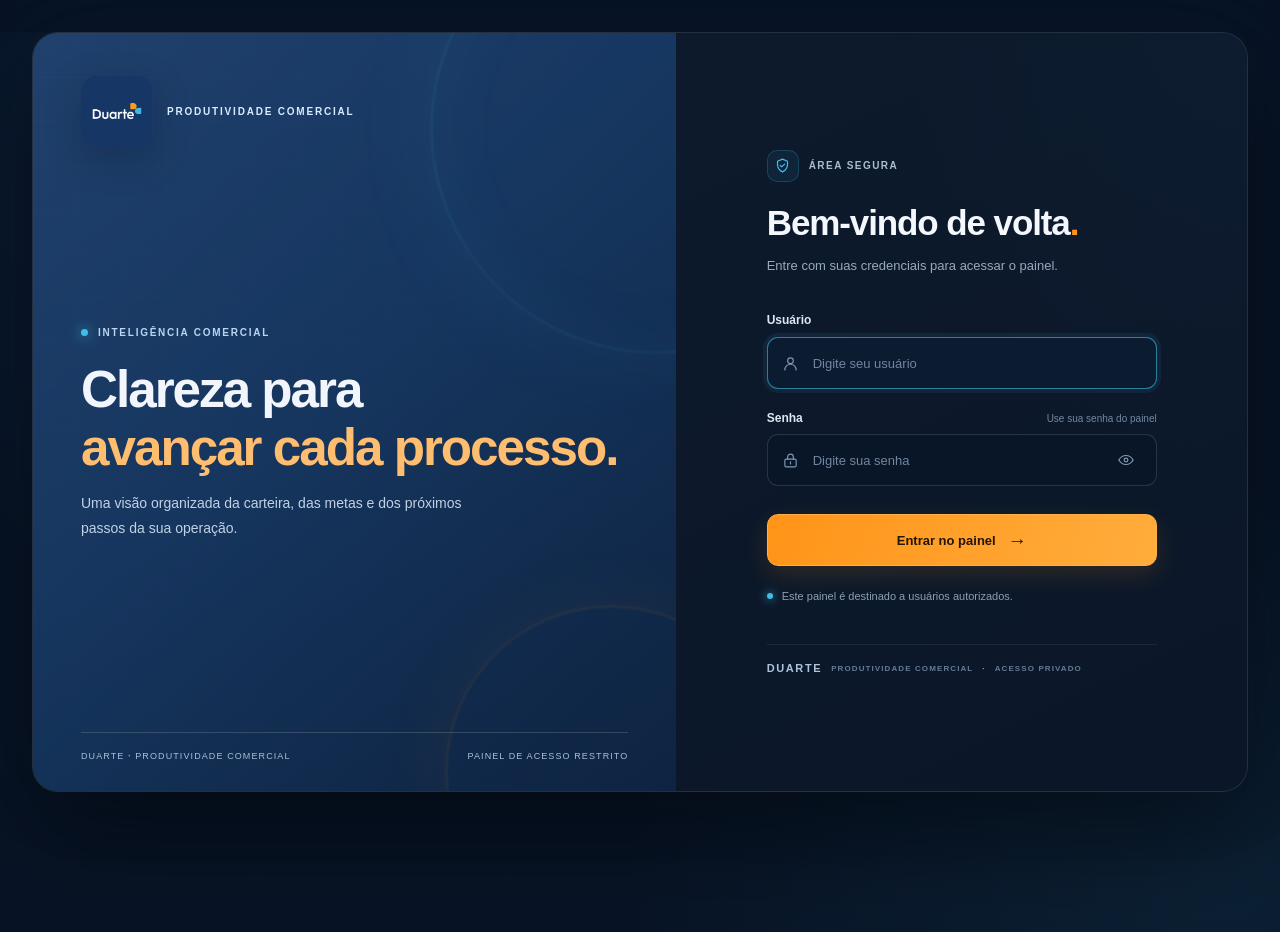
==== login.html @ 9cb471a0 "atualização geral" ====
<!doctype html>
<html lang="pt-BR">
<head>
  <meta charset="utf-8">
  <meta name="viewport" content="width=device-width, initial-scale=1">
  <meta name="theme-color" content="#193b68">
  <meta name="description" content="Acesso ao painel de produtividade comercial Duarte">
  <title>Entrar · Duarte Produtividade Comercial</title>
  <link rel="preload" as="image" href="/assets/brand-logo.png">
  <link rel="stylesheet" href="/assets/login.css">
  <script src="/assets/login.js" defer></script>
</head>
<body>
  <main class="login-layout">
    <section class="brand-panel" aria-label="Duarte Produtividade Comercial">
      <div class="brand-glow brand-glow-one"></div>
      <div class="brand-glow brand-glow-two"></div>
      <div class="brand-grid" aria-hidden="true"></div>
      <a class="brand-lockup" href="/" aria-label="Duarte — página de acesso">
        <img src="/assets/brand-logo.png" alt="Duarte">
        <span class="brand-product">PRODUTIVIDADE COMERCIAL</span>
      </a>
      <div class="brand-message">
        <span class="overline"><i></i> INTELIGÊNCIA COMERCIAL</span>
        <h1>Clareza para<br><em>avançar cada processo.</em></h1>
        <p>Uma visão organizada da carteira, das metas e dos próximos passos da sua operação.</p>
      </div>
      <div class="brand-footer"><span>DUARTE <b>·</b> PRODUTIVIDADE COMERCIAL</span><span>PAINEL DE ACESSO RESTRITO</span></div>
    </section>

    <section class="form-panel" aria-labelledby="loginTitle">
      <div class="form-wrap">
        <div class="mobile-brand"><img src="/assets/brand-logo.png" alt="Duarte"><span>PRODUTIVIDADE COMERCIAL</span></div>
        <div class="form-eyebrow"><span class="shield" aria-hidden="true"><svg viewBox="0 0 24 24" fill="none"><path d="M12 3 19 6v5c0 4.5-3 8-7 10-4-2-7-5.5-7-10V6l7-3Z"/><path d="m9 12 2 2 4-4"/></svg></span> ÁREA SEGURA</div>
        <h2 id="loginTitle">Bem-vindo de volta<span>.</span></h2>
        <p class="form-intro">Entre com suas credenciais para acessar o painel.</p>

        <form id="loginForm" novalidate>
          <label for="username">Usuário</label>
          <div class="input-wrap">
            <svg class="field-icon" viewBox="0 0 24 24" fill="none" aria-hidden="true"><circle cx="12" cy="8" r="4"/><path d="M4 21a8 8 0 0 1 16 0"/></svg>
            <input id="username" name="username" type="text" autocomplete="username" placeholder="Digite seu usuário" required autofocus>
          </div>

          <div class="password-label"><label for="password">Senha</label><span>Use sua senha do painel</span></div>
          <div class="input-wrap">
            <svg class="field-icon" viewBox="0 0 24 24" fill="none" aria-hidden="true"><rect x="4" y="10" width="16" height="11" rx="2"/><path d="M8 10V7a4 4 0 1 1 8 0v3"/><path d="M12 14v3"/></svg>
            <input id="password" name="password" type="password" autocomplete="current-password" placeholder="Digite sua senha" required>
            <button class="password-toggle" id="togglePassword" type="button" aria-label="Mostrar senha" aria-pressed="false"><svg viewBox="0 0 24 24" fill="none" aria-hidden="true"><path d="M2.5 12s3.3-6 9.5-6 9.5 6 9.5 6-3.3 6-9.5 6-9.5-6-9.5-6Z"/><circle cx="12" cy="12" r="2.5"/></svg></button>
          </div>

          <div class="error-message" id="loginError" role="alert" aria-live="polite" hidden></div>
          <button class="submit-button" id="submitButton" type="submit"><span class="button-label">Entrar no painel</span><span class="button-arrow" aria-hidden="true">→</span><span class="button-spinner" aria-hidden="true"></span></button>
        </form>

        <div class="access-note"><span class="note-dot"></span><span>Este painel é destinado a usuários autorizados.</span></div>
        <div class="form-footer"><span>DUARTE</span><span>PRODUTIVIDADE COMERCIAL</span><span>·</span><span>ACESSO PRIVADO</span></div>
      </div>
    </section>
  </main>
</body>
</html>
---- assets/login.css ----
:root{color-scheme:dark;--navy:#193b68;--navy-deep:#0b1a2e;--panel:#10223b;--line:#ffffff17;--text:#f2f6fc;--muted:#9aacc2;--orange:#ff9418;--cyan:#40bde8;--ease:cubic-bezier(.2,.75,.25,1)}*{box-sizing:border-box}html{min-height:100%;background:#081426}body{min-height:100vh;margin:0;color:var(--text);font-family:'DM Sans',Inter,'Segoe UI',Arial,sans-serif;background:radial-gradient(ellipse at 22% 20%,#193b6840,transparent 40%),radial-gradient(ellipse at 95% 95%,#40bde812,transparent 35%),#081426}button,input{font:inherit}.login-layout{width:min(1250px,calc(100% - 64px));min-height:min(760px,calc(100vh - 64px));margin:32px auto;display:grid;grid-template-columns:1.06fr .94fr;overflow:hidden;border:1px solid #ffffff18;border-radius:26px;background:#0d1a2c;box-shadow:0 36px 110px #0008,0 0 80px #193b681f}.brand-panel{position:relative;isolation:isolate;display:flex;flex-direction:column;justify-content:space-between;min-height:680px;padding:42px 48px 30px;overflow:hidden;background:linear-gradient(145deg,#193b68 0%,#16365f 48%,#10294a 100%)}.brand-panel:after{content:"";position:absolute;inset:0;z-index:-1;background:linear-gradient(135deg,#ffffff08,transparent 45%,#07132640)}.brand-grid{position:absolute;inset:0;z-index:-1;opacity:.14;background-image:linear-gradient(#9edaff24 1px,transparent 1px),linear-gradient(90deg,#9edaff24 1px,transparent 1px);background-size:44px 44px;mask-image:linear-gradient(135deg,#000,transparent 75%)}.brand-glow{position:absolute;z-index:-1;pointer-events:none;border-radius:50%;filter:blur(1px)}.brand-glow-one{width:450px;height:450px;right:-205px;top:-130px;border:1px solid #40bde838;box-shadow:0 0 90px #40bde812,inset 0 0 80px #40bde80c}.brand-glow-two{width:330px;height:330px;right:-100px;bottom:-145px;border:1px solid #ff94183d;box-shadow:0 0 80px #ff941812}.brand-lockup{position:relative;z-index:1;display:flex;width:max-content;max-width:100%;align-items:center;gap:14px;color:inherit;text-decoration:none}.brand-lockup img{display:block;width:72px;height:72px;object-fit:cover;border-radius:18px;box-shadow:0 12px 36px #07132644}.brand-product{font:600 10px 'Space Grotesk',sans-serif;letter-spacing:1.8px;color:#d9eaff}.brand-message{position:relative;z-index:1;margin:auto 0;padding:85px 0 95px;max-width:570px}.overline{display:flex;align-items:center;gap:10px;font-size:10px;font-weight:700;letter-spacing:1.75px;color:#b9d5ef}.overline i{width:7px;height:7px;border-radius:50%;background:var(--cyan);box-shadow:0 0 13px #40bde8}.brand-message h1{margin:23px 0 15px;font:600 clamp(34px,4vw,53px)/1.12 'Space Grotesk','DM Sans',sans-serif;letter-spacing:-2px}.brand-message h1 em{font-style:normal;color:#ffbd70}.brand-message p{max-width:410px;margin:0;color:#c1d2e5;font-size:14px;line-height:1.8}.brand-footer{display:flex;position:relative;z-index:1;align-items:center;justify-content:space-between;gap:12px;padding-top:18px;border-top:1px solid #ffffff26;color:#a9c0d9;font-size:9px;letter-spacing:1.1px}.brand-footer b{color:var(--orange)}.form-panel{display:grid;place-items:center;padding:60px clamp(30px,6vw,86px);background:radial-gradient(ellipse at 100% 0,#193b6818,transparent 42%),linear-gradient(155deg,#0d1a2c,#0b1728)}.form-wrap{width:min(390px,100%)}.mobile-brand{display:none}.form-eyebrow{display:flex;align-items:center;gap:10px;margin-bottom:21px;color:#a9bdd2;font-size:10px;font-weight:700;letter-spacing:1.45px}.shield{width:32px;height:32px;display:grid;place-items:center;border:1px solid #40bde834;border-radius:10px;background:#40bde811}.shield svg{width:17px;height:17px;stroke:var(--cyan);stroke-width:1.7;stroke-linecap:round;stroke-linejoin:round}.form-wrap h2{margin:0;color:#f4f7fc;font:600 clamp(27px,3vw,35px)/1.16 'Space Grotesk','DM Sans',sans-serif;letter-spacing:-1.1px}.form-wrap h2 span{color:var(--orange)}.form-intro{margin:11px 0 34px;color:#97a9bf;font-size:13px;line-height:1.65}.form-wrap form>label,.password-label label{color:#dce7f4;font-size:12px;font-weight:600}.input-wrap{height:52px;display:flex;align-items:center;gap:12px;margin-top:9px;padding:0 14px;border:1px solid #ffffff20;border-radius:11px;background:#07142680;transition:border .2s,box-shadow .2s,background .2s}.input-wrap:focus-within{border-color:#40bde89c;background:#0b1b30;box-shadow:0 0 0 4px #40bde813}.field-icon{width:17px;height:17px;flex:0 0 17px;stroke:#8198b3;stroke-width:1.6;stroke-linecap:round;stroke-linejoin:round}.input-wrap input{width:100%;min-width:0;border:0;outline:0;background:transparent;color:#f2f6fc;font-size:13px}.input-wrap input::placeholder{color:#71859f}.password-label{display:flex;align-items:center;justify-content:space-between;margin-top:22px}.password-label span{color:#7288a2;font-size:10px}.password-toggle{width:31px;height:31px;display:grid;place-items:center;flex:0 0 31px;border:0;border-radius:7px;background:transparent;color:#8499b1}.password-toggle:hover{background:#ffffff0a;color:#d9e9f7}.password-toggle svg{width:18px;height:18px;stroke:currentColor;stroke-width:1.6;stroke-linecap:round;stroke-linejoin:round}.submit-button{height:52px;width:100%;display:flex;align-items:center;justify-content:center;gap:12px;margin-top:28px;border:1px solid #ffb04a;border-radius:11px;background:linear-gradient(110deg,#ff9418,#ffad3d);box-shadow:0 9px 25px #ff941824;color:#241507;font-size:13px;font-weight:700;transition:transform .2s var(--ease),box-shadow .2s,filter .2s}.submit-button:hover{transform:translateY(-2px);filter:brightness(1.06);box-shadow:0 13px 32px #ff94183d}.submit-button:active{transform:translateY(0)}.submit-button:focus-visible,.password-toggle:focus-visible{outline:2px solid var(--cyan);outline-offset:3px}.button-arrow{font-size:19px;line-height:1}.button-spinner{display:none;width:17px;height:17px;border:2px solid #24150750;border-top-color:#241507;border-radius:50%;animation:spin .7s linear infinite}.submit-button.is-loading .button-arrow{display:none}.submit-button.is-loading .button-spinner{display:block}.submit-button.is-loading{cursor:wait;opacity:.84}.submit-button:disabled{cursor:wait}.error-message{margin-top:15px;padding:11px 12px;border:1px solid #ff6b7c48;border-radius:9px;background:#ff6b7c12;color:#ffb0ba;font-size:12px;line-height:1.5}.error-message[hidden]{display:none}.access-note{display:flex;align-items:center;gap:9px;margin-top:24px;color:#8b9fb7;font-size:11px}.note-dot{width:6px;height:6px;flex:0 0 6px;border-radius:50%;background:var(--cyan);box-shadow:0 0 10px #40bde8}.form-footer{display:flex;align-items:center;gap:9px;flex-wrap:wrap;margin-top:42px;padding-top:17px;border-top:1px solid #ffffff12;color:#647b96;font-size:8px;font-weight:600;letter-spacing:1.1px}.form-footer span:first-child{color:#adc3db;font:700 11px 'Space Grotesk',sans-serif;letter-spacing:1.6px}.form-footer span:nth-child(3){color:var(--orange)}@keyframes spin{to{transform:rotate(360deg)}}@media(max-width:900px){.login-layout{width:min(760px,calc(100% - 36px));min-height:min(690px,calc(100vh - 36px));margin:18px auto;grid-template-columns:.9fr 1.1fr}.brand-panel{min-height:640px;padding:32px 30px 24px}.brand-message h1{font-size:clamp(32px,5vw,44px)}.form-panel{padding:44px 32px}}@media(max-width:640px){body{background:#0b1728}.login-layout{display:flex;flex-direction:column;width:100%;min-height:100vh;margin:0;border:0;border-radius:0;box-shadow:none}.brand-panel{min-height:245px;flex:0 0 auto;padding:22px 22px 18px}.brand-lockup img{width:49px;height:49px;border-radius:13px}.brand-product{font-size:8px;letter-spacing:1.2px}.brand-message{padding:29px 0 18px}.overline{font-size:8px;letter-spacing:1.25px}.brand-message h1{margin:11px 0 7px;font-size:27px;letter-spacing:-.8px}.brand-message p{max-width:390px;font-size:11px;line-height:1.55}.brand-footer{padding-top:11px;font-size:7px;letter-spacing:.65px}.brand-footer span:last-child{display:none}.form-panel{flex:1;align-items:start;padding:32px 24px 24px}.form-wrap{width:min(420px,100%);margin:0 auto}.form-eyebrow{margin-bottom:15px}.form-wrap h2{font-size:30px}.form-intro{margin:9px 0 26px;font-size:12px}.input-wrap{height:50px}.password-label{margin-top:18px}.submit-button{height:50px;margin-top:24px}.form-footer{margin-top:32px}.mobile-brand{display:none}}@media(max-width:380px){.brand-panel{min-height:225px;padding:18px 18px 14px}.brand-message h1{font-size:24px}.form-panel{padding:26px 18px 20px}.password-label span{font-size:9px}}@media(prefers-reduced-motion:reduce){*,*::before,*::after{animation-duration:.01ms!important;animation-iteration-count:1!important;scroll-behavior:auto!important;transition-duration:.01ms!important}}
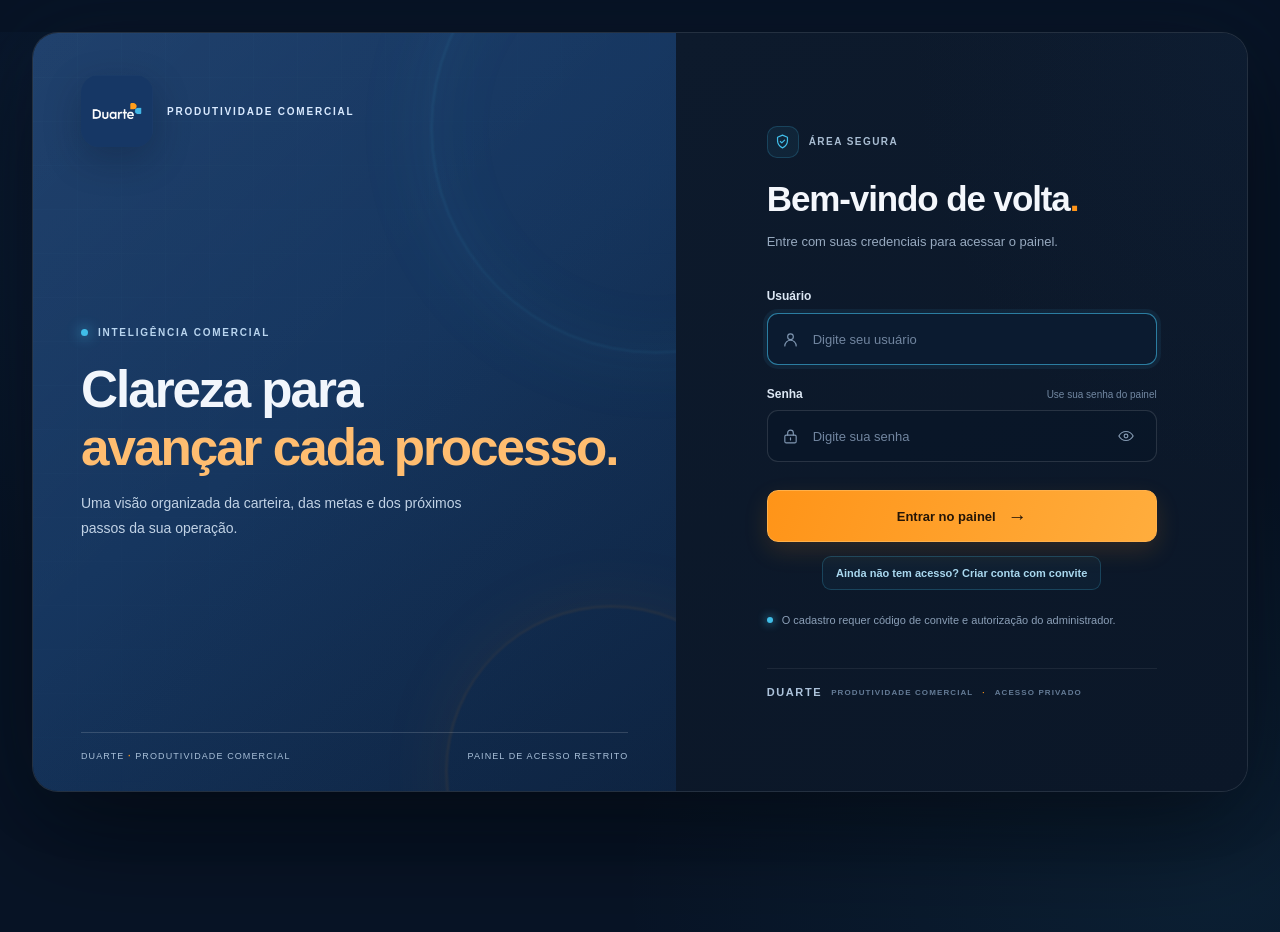
==== commit 2327b7f3: "atualização geral" ====
--- a/login.html
+++ b/login.html
@@ -33,7 +33,7 @@
         <div class="mobile-brand"><img src="/assets/brand-logo.png" alt="Duarte"><span>PRODUTIVIDADE COMERCIAL</span></div>
         <div class="form-eyebrow"><span class="shield" aria-hidden="true"><svg viewBox="0 0 24 24" fill="none"><path d="M12 3 19 6v5c0 4.5-3 8-7 10-4-2-7-5.5-7-10V6l7-3Z"/><path d="m9 12 2 2 4-4"/></svg></span> ÁREA SEGURA</div>
         <h2 id="loginTitle">Bem-vindo de volta<span>.</span></h2>
-        <p class="form-intro">Entre com suas credenciais para acessar o painel.</p>
+        <p class="form-intro" id="formIntro">Entre com suas credenciais para acessar o painel.</p>
 
         <form id="loginForm" novalidate>
           <label for="username">Usuário</label>
@@ -52,8 +52,19 @@
           <div class="error-message" id="loginError" role="alert" aria-live="polite" hidden></div>
           <button class="submit-button" id="submitButton" type="submit"><span class="button-label">Entrar no painel</span><span class="button-arrow" aria-hidden="true">→</span><span class="button-spinner" aria-hidden="true"></span></button>
         </form>
+        <form id="registerForm" novalidate hidden>
+          <label for="newUsername">Novo usuário</label>
+          <div class="input-wrap"><svg class="field-icon" viewBox="0 0 24 24" fill="none" aria-hidden="true"><circle cx="12" cy="8" r="4"/><path d="M4 21a8 8 0 0 1 16 0"/></svg><input id="newUsername" name="username" type="text" autocomplete="username" minlength="3" maxlength="32" placeholder="Escolha um usuário" required></div>
+          <div class="password-label"><label for="newPassword">Senha</label><span>Mínimo de 12 caracteres</span></div>
+          <div class="input-wrap"><svg class="field-icon" viewBox="0 0 24 24" fill="none" aria-hidden="true"><rect x="4" y="10" width="16" height="11" rx="2"/><path d="M8 10V7a4 4 0 1 1 8 0v3"/></svg><input id="newPassword" name="password" type="password" autocomplete="new-password" minlength="12" maxlength="1024" placeholder="Crie uma senha forte" required></div>
+          <div class="password-label invite-label"><label for="inviteCode">Código de convite</label><span>Solicite ao administrador</span></div>
+          <div class="input-wrap"><svg class="field-icon" viewBox="0 0 24 24" fill="none" aria-hidden="true"><rect x="3" y="5" width="18" height="14" rx="2"/><path d="m3 7 9 6 9-6"/></svg><input id="inviteCode" name="inviteCode" type="password" autocomplete="off" placeholder="Código fornecido pelo administrador" required></div>
+          <button class="submit-button" id="registerButton" type="submit"><span class="button-label">Criar minha conta</span><span class="button-arrow" aria-hidden="true">→</span><span class="button-spinner" aria-hidden="true"></span></button>
+        </form>
+        <div class="error-message" id="authError" role="alert" aria-live="polite" hidden></div>
+        <button class="auth-switch" id="authSwitch" type="button">Ainda não tem acesso? Criar conta com convite</button>
 
-        <div class="access-note"><span class="note-dot"></span><span>Este painel é destinado a usuários autorizados.</span></div>
+        <div class="access-note"><span class="note-dot"></span><span>O cadastro requer código de convite e autorização do administrador.</span></div>
         <div class="form-footer"><span>DUARTE</span><span>PRODUTIVIDADE COMERCIAL</span><span>·</span><span>ACESSO PRIVADO</span></div>
       </div>
     </section>
--- a/assets/login.css
+++ b/assets/login.css
@@ -1 +1,3 @@
 :root{color-scheme:dark;--navy:#193b68;--navy-deep:#0b1a2e;--panel:#10223b;--line:#ffffff17;--text:#f2f6fc;--muted:#9aacc2;--orange:#ff9418;--cyan:#40bde8;--ease:cubic-bezier(.2,.75,.25,1)}*{box-sizing:border-box}html{min-height:100%;background:#081426}body{min-height:100vh;margin:0;color:var(--text);font-family:'DM Sans',Inter,'Segoe UI',Arial,sans-serif;background:radial-gradient(ellipse at 22% 20%,#193b6840,transparent 40%),radial-gradient(ellipse at 95% 95%,#40bde812,transparent 35%),#081426}button,input{font:inherit}.login-layout{width:min(1250px,calc(100% - 64px));min-height:min(760px,calc(100vh - 64px));margin:32px auto;display:grid;grid-template-columns:1.06fr .94fr;overflow:hidden;border:1px solid #ffffff18;border-radius:26px;background:#0d1a2c;box-shadow:0 36px 110px #0008,0 0 80px #193b681f}.brand-panel{position:relative;isolation:isolate;display:flex;flex-direction:column;justify-content:space-between;min-height:680px;padding:42px 48px 30px;overflow:hidden;background:linear-gradient(145deg,#193b68 0%,#16365f 48%,#10294a 100%)}.brand-panel:after{content:"";position:absolute;inset:0;z-index:-1;background:linear-gradient(135deg,#ffffff08,transparent 45%,#07132640)}.brand-grid{position:absolute;inset:0;z-index:-1;opacity:.14;background-image:linear-gradient(#9edaff24 1px,transparent 1px),linear-gradient(90deg,#9edaff24 1px,transparent 1px);background-size:44px 44px;mask-image:linear-gradient(135deg,#000,transparent 75%)}.brand-glow{position:absolute;z-index:-1;pointer-events:none;border-radius:50%;filter:blur(1px)}.brand-glow-one{width:450px;height:450px;right:-205px;top:-130px;border:1px solid #40bde838;box-shadow:0 0 90px #40bde812,inset 0 0 80px #40bde80c}.brand-glow-two{width:330px;height:330px;right:-100px;bottom:-145px;border:1px solid #ff94183d;box-shadow:0 0 80px #ff941812}.brand-lockup{position:relative;z-index:1;display:flex;width:max-content;max-width:100%;align-items:center;gap:14px;color:inherit;text-decoration:none}.brand-lockup img{display:block;width:72px;height:72px;object-fit:cover;border-radius:18px;box-shadow:0 12px 36px #07132644}.brand-product{font:600 10px 'Space Grotesk',sans-serif;letter-spacing:1.8px;color:#d9eaff}.brand-message{position:relative;z-index:1;margin:auto 0;padding:85px 0 95px;max-width:570px}.overline{display:flex;align-items:center;gap:10px;font-size:10px;font-weight:700;letter-spacing:1.75px;color:#b9d5ef}.overline i{width:7px;height:7px;border-radius:50%;background:var(--cyan);box-shadow:0 0 13px #40bde8}.brand-message h1{margin:23px 0 15px;font:600 clamp(34px,4vw,53px)/1.12 'Space Grotesk','DM Sans',sans-serif;letter-spacing:-2px}.brand-message h1 em{font-style:normal;color:#ffbd70}.brand-message p{max-width:410px;margin:0;color:#c1d2e5;font-size:14px;line-height:1.8}.brand-footer{display:flex;position:relative;z-index:1;align-items:center;justify-content:space-between;gap:12px;padding-top:18px;border-top:1px solid #ffffff26;color:#a9c0d9;font-size:9px;letter-spacing:1.1px}.brand-footer b{color:var(--orange)}.form-panel{display:grid;place-items:center;padding:60px clamp(30px,6vw,86px);background:radial-gradient(ellipse at 100% 0,#193b6818,transparent 42%),linear-gradient(155deg,#0d1a2c,#0b1728)}.form-wrap{width:min(390px,100%)}.mobile-brand{display:none}.form-eyebrow{display:flex;align-items:center;gap:10px;margin-bottom:21px;color:#a9bdd2;font-size:10px;font-weight:700;letter-spacing:1.45px}.shield{width:32px;height:32px;display:grid;place-items:center;border:1px solid #40bde834;border-radius:10px;background:#40bde811}.shield svg{width:17px;height:17px;stroke:var(--cyan);stroke-width:1.7;stroke-linecap:round;stroke-linejoin:round}.form-wrap h2{margin:0;color:#f4f7fc;font:600 clamp(27px,3vw,35px)/1.16 'Space Grotesk','DM Sans',sans-serif;letter-spacing:-1.1px}.form-wrap h2 span{color:var(--orange)}.form-intro{margin:11px 0 34px;color:#97a9bf;font-size:13px;line-height:1.65}.form-wrap form>label,.password-label label{color:#dce7f4;font-size:12px;font-weight:600}.input-wrap{height:52px;display:flex;align-items:center;gap:12px;margin-top:9px;padding:0 14px;border:1px solid #ffffff20;border-radius:11px;background:#07142680;transition:border .2s,box-shadow .2s,background .2s}.input-wrap:focus-within{border-color:#40bde89c;background:#0b1b30;box-shadow:0 0 0 4px #40bde813}.field-icon{width:17px;height:17px;flex:0 0 17px;stroke:#8198b3;stroke-width:1.6;stroke-linecap:round;stroke-linejoin:round}.input-wrap input{width:100%;min-width:0;border:0;outline:0;background:transparent;color:#f2f6fc;font-size:13px}.input-wrap input::placeholder{color:#71859f}.password-label{display:flex;align-items:center;justify-content:space-between;margin-top:22px}.password-label span{color:#7288a2;font-size:10px}.password-toggle{width:31px;height:31px;display:grid;place-items:center;flex:0 0 31px;border:0;border-radius:7px;background:transparent;color:#8499b1}.password-toggle:hover{background:#ffffff0a;color:#d9e9f7}.password-toggle svg{width:18px;height:18px;stroke:currentColor;stroke-width:1.6;stroke-linecap:round;stroke-linejoin:round}.submit-button{height:52px;width:100%;display:flex;align-items:center;justify-content:center;gap:12px;margin-top:28px;border:1px solid #ffb04a;border-radius:11px;background:linear-gradient(110deg,#ff9418,#ffad3d);box-shadow:0 9px 25px #ff941824;color:#241507;font-size:13px;font-weight:700;transition:transform .2s var(--ease),box-shadow .2s,filter .2s}.submit-button:hover{transform:translateY(-2px);filter:brightness(1.06);box-shadow:0 13px 32px #ff94183d}.submit-button:active{transform:translateY(0)}.submit-button:focus-visible,.password-toggle:focus-visible{outline:2px solid var(--cyan);outline-offset:3px}.button-arrow{font-size:19px;line-height:1}.button-spinner{display:none;width:17px;height:17px;border:2px solid #24150750;border-top-color:#241507;border-radius:50%;animation:spin .7s linear infinite}.submit-button.is-loading .button-arrow{display:none}.submit-button.is-loading .button-spinner{display:block}.submit-button.is-loading{cursor:wait;opacity:.84}.submit-button:disabled{cursor:wait}.error-message{margin-top:15px;padding:11px 12px;border:1px solid #ff6b7c48;border-radius:9px;background:#ff6b7c12;color:#ffb0ba;font-size:12px;line-height:1.5}.error-message[hidden]{display:none}.access-note{display:flex;align-items:center;gap:9px;margin-top:24px;color:#8b9fb7;font-size:11px}.note-dot{width:6px;height:6px;flex:0 0 6px;border-radius:50%;background:var(--cyan);box-shadow:0 0 10px #40bde8}.form-footer{display:flex;align-items:center;gap:9px;flex-wrap:wrap;margin-top:42px;padding-top:17px;border-top:1px solid #ffffff12;color:#647b96;font-size:8px;font-weight:600;letter-spacing:1.1px}.form-footer span:first-child{color:#adc3db;font:700 11px 'Space Grotesk',sans-serif;letter-spacing:1.6px}.form-footer span:nth-child(3){color:var(--orange)}@keyframes spin{to{transform:rotate(360deg)}}@media(max-width:900px){.login-layout{width:min(760px,calc(100% - 36px));min-height:min(690px,calc(100vh - 36px));margin:18px auto;grid-template-columns:.9fr 1.1fr}.brand-panel{min-height:640px;padding:32px 30px 24px}.brand-message h1{font-size:clamp(32px,5vw,44px)}.form-panel{padding:44px 32px}}@media(max-width:640px){body{background:#0b1728}.login-layout{display:flex;flex-direction:column;width:100%;min-height:100vh;margin:0;border:0;border-radius:0;box-shadow:none}.brand-panel{min-height:245px;flex:0 0 auto;padding:22px 22px 18px}.brand-lockup img{width:49px;height:49px;border-radius:13px}.brand-product{font-size:8px;letter-spacing:1.2px}.brand-message{padding:29px 0 18px}.overline{font-size:8px;letter-spacing:1.25px}.brand-message h1{margin:11px 0 7px;font-size:27px;letter-spacing:-.8px}.brand-message p{max-width:390px;font-size:11px;line-height:1.55}.brand-footer{padding-top:11px;font-size:7px;letter-spacing:.65px}.brand-footer span:last-child{display:none}.form-panel{flex:1;align-items:start;padding:32px 24px 24px}.form-wrap{width:min(420px,100%);margin:0 auto}.form-eyebrow{margin-bottom:15px}.form-wrap h2{font-size:30px}.form-intro{margin:9px 0 26px;font-size:12px}.input-wrap{height:50px}.password-label{margin-top:18px}.submit-button{height:50px;margin-top:24px}.form-footer{margin-top:32px}.mobile-brand{display:none}}@media(max-width:380px){.brand-panel{min-height:225px;padding:18px 18px 14px}.brand-message h1{font-size:24px}.form-panel{padding:26px 18px 20px}.password-label span{font-size:9px}}@media(prefers-reduced-motion:reduce){*,*::before,*::after{animation-duration:.01ms!important;animation-iteration-count:1!important;scroll-behavior:auto!important;transition-duration:.01ms!important}}
+
+.auth-switch{display:block;margin:14px auto 0;padding:10px 13px;border:1px solid #40bde83b;border-radius:9px;background:#40bde80c;color:#a9d8ef;font-size:11px;font-weight:600;cursor:pointer;transition:background .18s,border-color .18s,color .18s}.auth-switch:hover{background:#40bde818;border-color:#40bde878;color:#e1f6ff}.auth-switch:focus-visible{outline:2px solid var(--cyan);outline-offset:3px}#registerForm .submit-button{margin-top:20px}#registerForm[hidden],#loginForm[hidden]{display:none}
